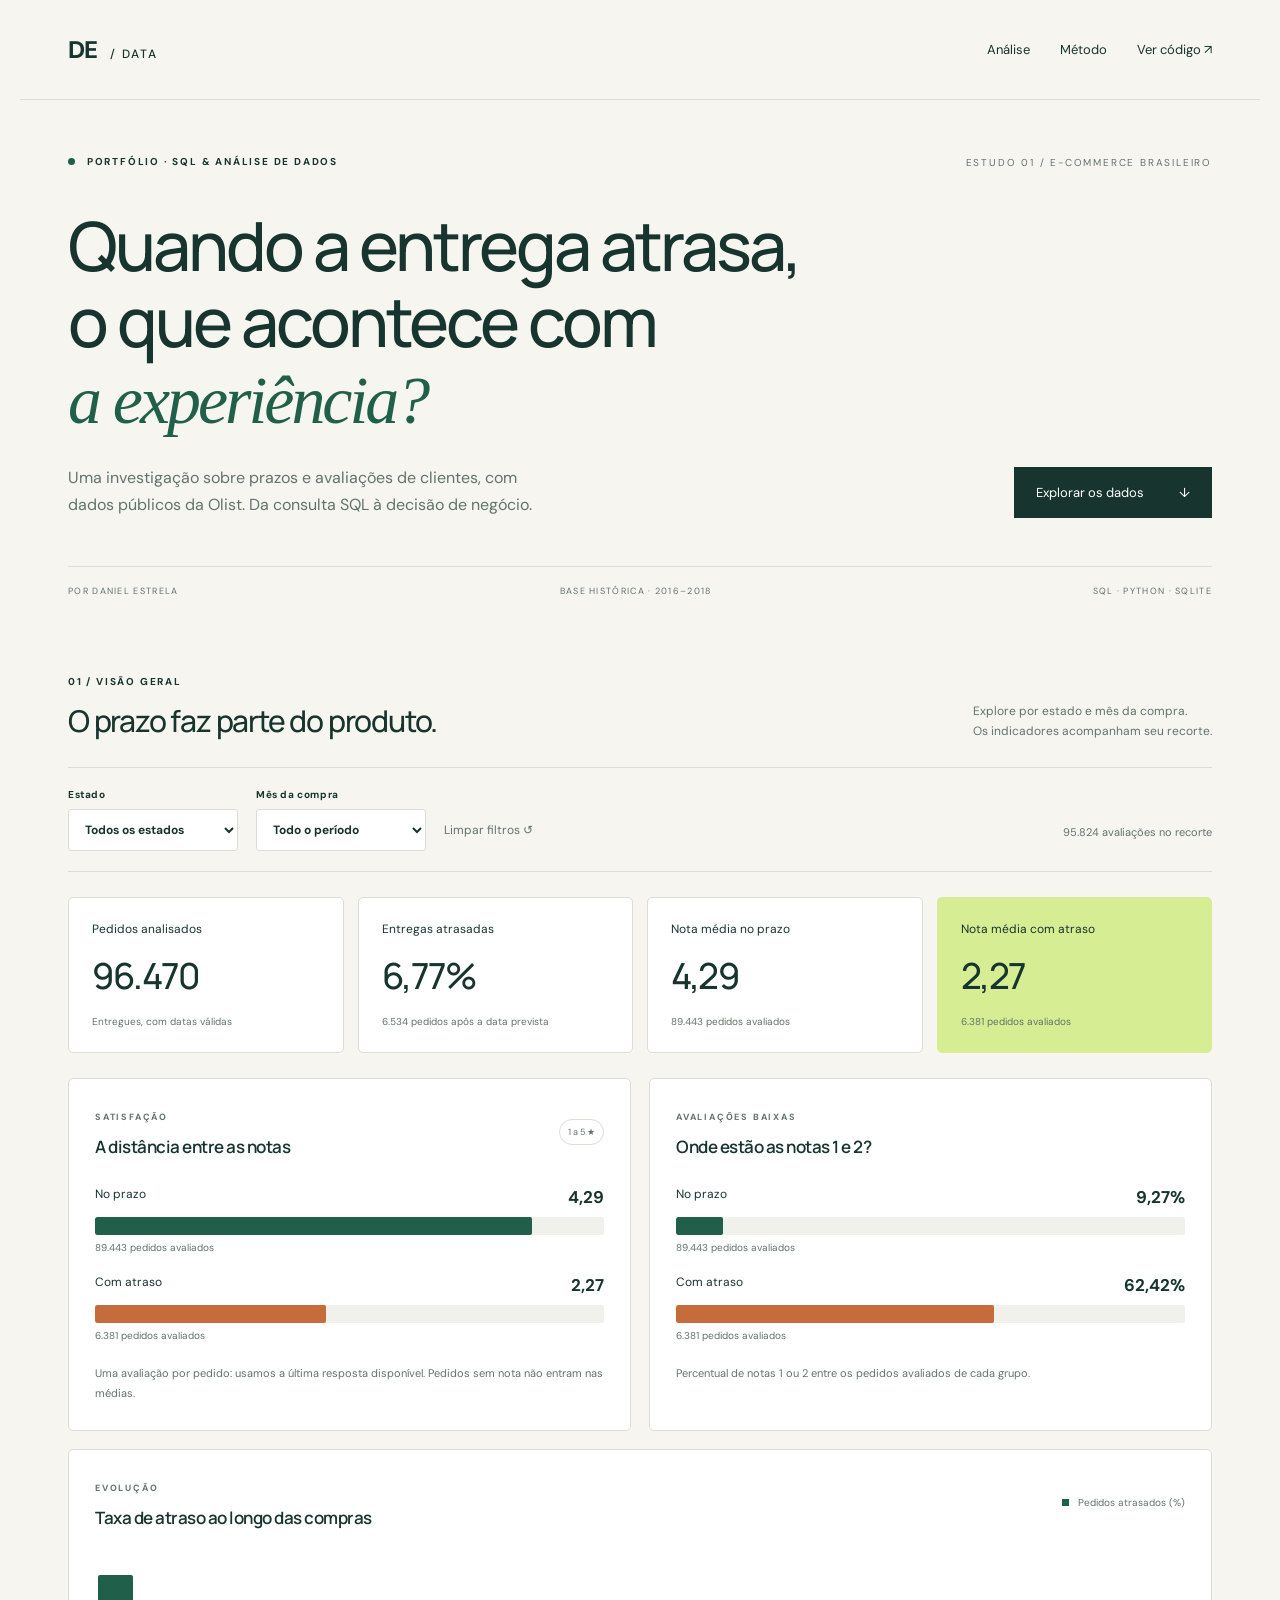
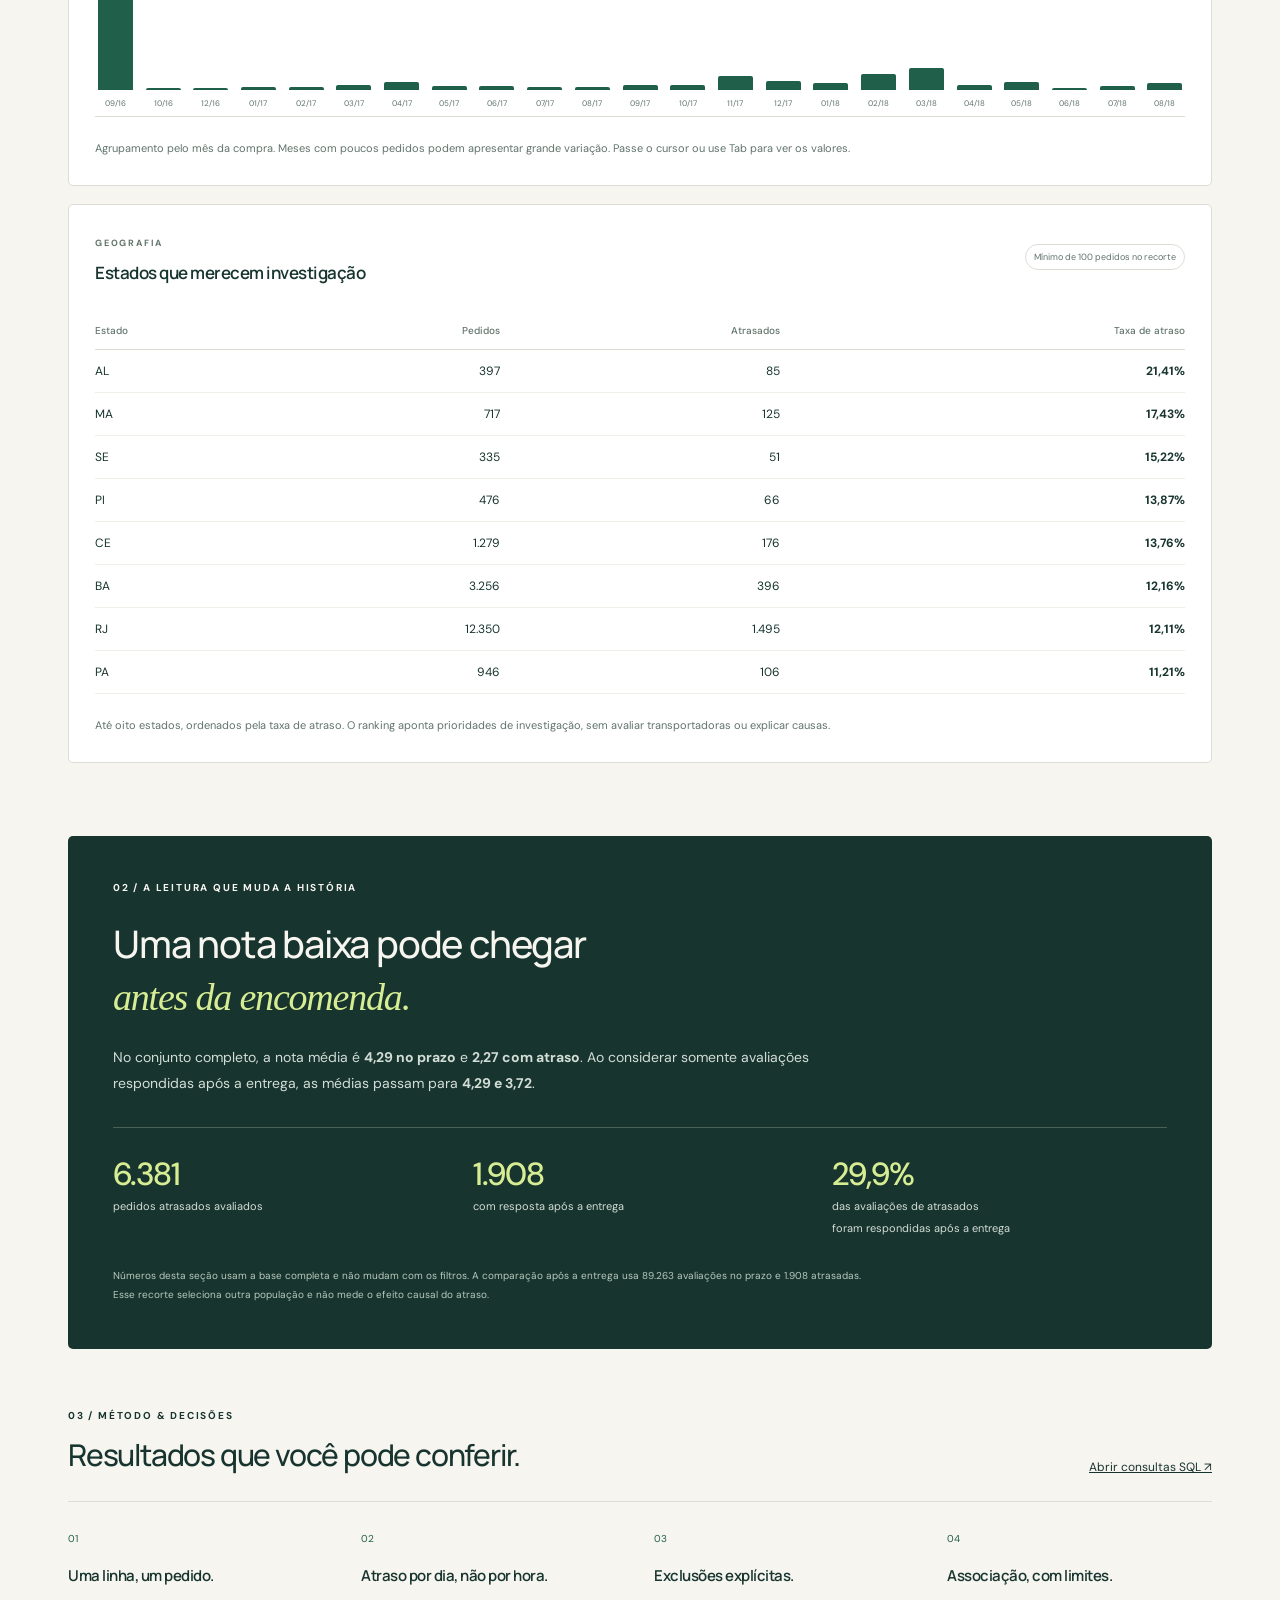
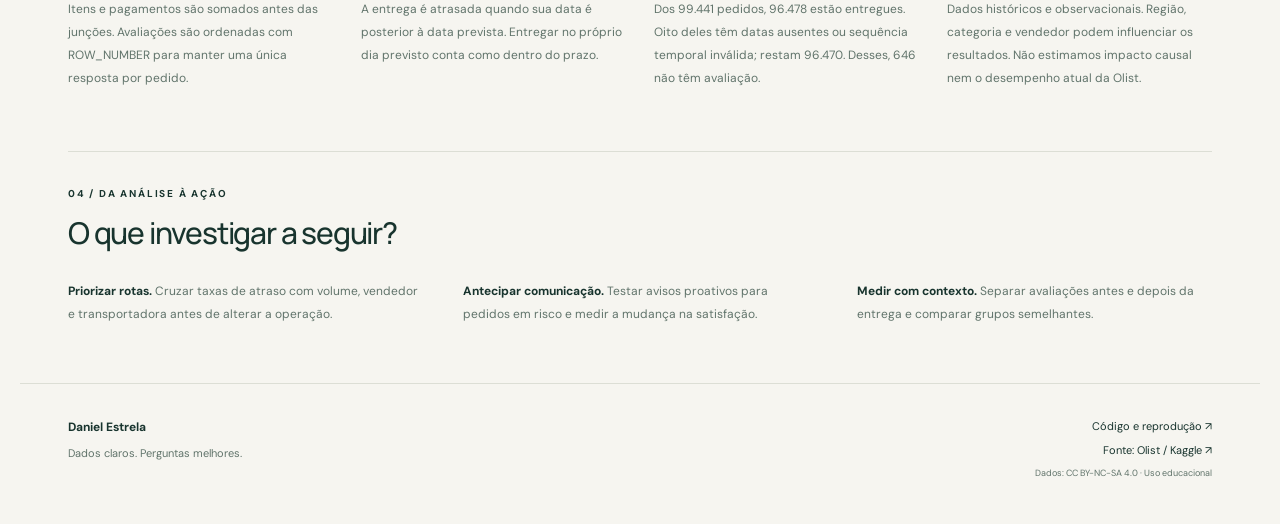
==== docs/index.html @ 0bc952da "Adiciona análise SQL reproduzível da Olist e painel interativo" ====
<!doctype html>
<html lang="pt-BR">
<head>
<meta charset="utf-8"><meta name="viewport" content="width=device-width, initial-scale=1">
<meta name="description" content="Portfólio de Daniel Estrela: análise SQL de atrasos nas entregas e avaliações dos clientes na base pública Olist.">
<title>Entrega & experiência · Daniel Estrela</title>
<link rel="stylesheet" href="style.css"><script defer src="app.js"></script>
</head>
<body>
<header><a class="brand" href="#">DE<span> / DATA</span></a><nav aria-label="Principal"><a href="#analise">Análise</a><a href="#metodo">Método</a><a href="https://github.com/danielestrela-dev/ecommerce-sql-olist">Ver código ↗</a></nav></header>
<main>
<section class="hero"><div class="eyebrow"><span class="dot"></span> PORTFÓLIO · SQL & ANÁLISE DE DADOS</div><p class="edition">ESTUDO 01 / E-COMMERCE BRASILEIRO</p><h1>Quando a entrega atrasa,<br>o que acontece com<br><em>a experiência?</em></h1><div class="intro"><p>Uma investigação sobre prazos e avaliações de clientes, com dados públicos da Olist. Da consulta SQL à decisão de negócio.</p><a class="button" href="#analise">Explorar os dados <span>↓</span></a></div><div class="hero-footer"><span>POR DANIEL ESTRELA</span><span>BASE HISTÓRICA · 2016–2018</span><span>SQL · PYTHON · SQLITE</span></div></section>
<section id="analise" class="analysis"><div class="section-heading"><div><div class="eyebrow">01 / VISÃO GERAL</div><h2>O prazo faz parte do produto.</h2></div><p>Explore por estado e mês da compra.<br>Os indicadores acompanham seu recorte.</p></div>
<div class="filters"><label>Estado<select id="state"><option value="">Todos os estados</option></select></label><label>Mês da compra<select id="month"><option value="">Todo o período</option></select></label><button id="reset" type="button">Limpar filtros ↺</button><span id="scope">Carregando dados…</span></div>
<p id="error" role="alert" hidden>Não foi possível carregar os dados. Atualize a página ou consulte os resultados no repositório.</p>
<div class="metrics" aria-live="polite"><article><span>Pedidos analisados</span><strong id="orders">—</strong><small>Entregues, com datas válidas</small></article><article><span>Entregas atrasadas</span><strong id="late">—</strong><small id="late-detail">Após a data prevista</small></article><article><span>Nota média no prazo</span><strong id="on-score">—</strong><small id="on-detail">Escala de 1 a 5</small></article><article class="accent"><span>Nota média com atraso</span><strong id="late-score">—</strong><small id="review-detail">Escala de 1 a 5</small></article></div>
<div class="charts"><article class="panel"><div class="panel-title"><div><span class="eyebrow">SATISFAÇÃO</span><h3>A distância entre as notas</h3></div><span class="pill">1 a 5 ★</span></div><div id="score-chart" class="score-chart" aria-live="polite"></div><p class="caption">Uma avaliação por pedido: usamos a última resposta disponível. Pedidos sem nota não entram nas médias.</p></article><article class="panel"><div class="panel-title"><div><span class="eyebrow">AVALIAÇÕES BAIXAS</span><h3>Onde estão as notas 1 e 2?</h3></div></div><div id="low-chart" class="score-chart" aria-live="polite"></div><p class="caption">Percentual de notas 1 ou 2 entre os pedidos avaliados de cada grupo.</p></article></div>
<article class="panel trend"><div class="panel-title"><div><span class="eyebrow">EVOLUÇÃO</span><h3>Taxa de atraso ao longo das compras</h3></div><span class="legend"><i></i> Pedidos atrasados (%)</span></div><div id="trend" class="trend-bars"></div><p class="caption">Agrupamento pelo mês da compra. Meses com poucos pedidos podem apresentar grande variação. Passe o cursor ou use Tab para ver os valores.</p></article>
<article class="panel"><div class="panel-title"><div><span class="eyebrow">GEOGRAFIA</span><h3>Estados que merecem investigação</h3></div><span class="pill">Mínimo de 100 pedidos no recorte</span></div><div class="table-wrap"><table><thead><tr><th>Estado</th><th>Pedidos</th><th>Atrasados</th><th>Taxa de atraso</th></tr></thead><tbody id="states-table"></tbody></table></div><p class="caption">Até oito estados, ordenados pela taxa de atraso. O ranking aponta prioridades de investigação, sem avaliar transportadoras ou explicar causas.</p></article>
</section>
<section class="finding"><div class="eyebrow">02 / A LEITURA QUE MUDA A HISTÓRIA</div><h2>Uma nota baixa pode chegar<br><em>antes da encomenda.</em></h2><p>No conjunto completo, a nota média é <b>4,29 no prazo</b> e <b>2,27 com atraso</b>. Ao considerar somente avaliações respondidas após a entrega, as médias passam para <b>4,29 e 3,72</b>.</p><div class="finding-grid"><div><strong>6.381</strong><span>pedidos atrasados avaliados</span></div><div><strong>1.908</strong><span>com resposta após a entrega</span></div><div><strong>29,9%</strong><span>das avaliações de atrasados<br>foram respondidas após a entrega</span></div></div><p class="caption">Números desta seção usam a base completa e não mudam com os filtros. A comparação após a entrega usa 89.263 avaliações no prazo e 1.908 atrasadas. Esse recorte seleciona outra população e não mede o efeito causal do atraso.</p></section>
<section class="method" id="metodo"><div class="section-heading"><div><div class="eyebrow">03 / MÉTODO & DECISÕES</div><h2>Resultados que você pode conferir.</h2></div><a class="text-link" href="https://github.com/danielestrela-dev/ecommerce-sql-olist/tree/main/sql">Abrir consultas SQL ↗</a></div><div class="method-grid"><article><span>01</span><h3>Uma linha, um pedido.</h3><p>Itens e pagamentos são somados antes das junções. Avaliações são ordenadas com ROW_NUMBER para manter uma única resposta por pedido.</p></article><article><span>02</span><h3>Atraso por dia, não por hora.</h3><p>A entrega é atrasada quando sua data é posterior à data prevista. Entregar no próprio dia previsto conta como dentro do prazo.</p></article><article><span>03</span><h3>Exclusões explícitas.</h3><p>Dos 99.441 pedidos, 96.478 estão entregues. Oito deles têm datas ausentes ou sequência temporal inválida; restam 96.470. Desses, 646 não têm avaliação.</p></article><article><span>04</span><h3>Associação, com limites.</h3><p>Dados históricos e observacionais. Região, categoria e vendedor podem influenciar os resultados. Não estimamos impacto causal nem o desempenho atual da Olist.</p></article></div></section>
<section class="next"><div class="eyebrow">04 / DA ANÁLISE À AÇÃO</div><h2>O que investigar a seguir?</h2><div class="next-grid"><p><b>Priorizar rotas.</b> Cruzar taxas de atraso com volume, vendedor e transportadora antes de alterar a operação.</p><p><b>Antecipar comunicação.</b> Testar avisos proativos para pedidos em risco e medir a mudança na satisfação.</p><p><b>Medir com contexto.</b> Separar avaliações antes e depois da entrega e comparar grupos semelhantes.</p></div></section>
</main>
<footer><div><b>Daniel Estrela</b><p>Dados claros. Perguntas melhores.</p></div><div><a href="https://github.com/danielestrela-dev/ecommerce-sql-olist">Código e reprodução ↗</a><a href="https://www.kaggle.com/datasets/olistbr/brazilian-ecommerce">Fonte: Olist / Kaggle ↗</a><span>Dados: CC BY-NC-SA 4.0 · Uso educacional</span></div></footer>
<noscript><p>Ative JavaScript para explorar os filtros. As conclusões e o método continuam disponíveis nesta página.</p></noscript>
</body></html>
---- docs/style.css ----
@import url('https://fonts.googleapis.com/css2?family=DM+Sans:wght@400;500;600;700&family=Manrope:wght@400;500;600;700;800&display=swap');
:root{--bg:#f6f5f0;--ink:#18342e;--muted:#61746b;--green:#205f49;--lime:#d7ed93;--line:#dcded5;--orange:#c66b3c}*{box-sizing:border-box}html{scroll-behavior:smooth;scroll-padding-top:24px}body{margin:0;background:var(--bg);color:var(--ink);font:15px 'DM Sans',Arial,sans-serif}a{color:inherit;text-decoration:none}a:hover{text-decoration:underline}button,select{font:inherit}button,a,select{touch-action:manipulation}a:focus-visible,button:focus-visible,select:focus-visible,[tabindex]:focus-visible{outline:3px solid #bb6333;outline-offset:5px}header,main,footer{max-width:1240px;margin:auto}header{height:100px;display:flex;align-items:center;justify-content:space-between;padding:0 48px;border-bottom:1px solid var(--line)}.brand{font-weight:800;font-size:24px;letter-spacing:-1px}.brand span{font-size:12px;letter-spacing:2px;font-weight:500;margin-left:8px}nav{display:flex;gap:30px;font-size:13px}main{padding:0 48px}.hero{padding:55px 0 0}.eyebrow{font-size:10px;letter-spacing:1.8px;font-weight:700}.dot{display:inline-block;background:var(--green);width:7px;height:7px;border-radius:50%;margin-right:8px}.edition{font-size:10px;letter-spacing:1.8px;text-align:right;color:var(--muted);margin-top:-12px}h1,h2,h3{font-family:Manrope,Arial,sans-serif}h1{font-size:clamp(40px,5.3vw,68px);letter-spacing:-3px;line-height:1.12;font-weight:500;margin:38px 0 25px}em{font-family:Georgia,serif;font-weight:400;color:var(--green)}.intro{display:flex;justify-content:space-between;align-items:end;gap:24px}.intro p{max-width:470px;font-size:16px;line-height:1.7;color:var(--muted);margin:0}.button{background:var(--ink);color:white;padding:17px 22px;font-size:13px;min-width:195px;display:flex;justify-content:space-between;gap:35px}.hero-footer{display:flex;justify-content:space-between;border-top:1px solid var(--line);margin-top:48px;padding:18px 0;font-size:9px;letter-spacing:1.3px;color:var(--muted)}.analysis{padding:60px 0 50px}.section-heading{display:flex;justify-content:space-between;align-items:end;gap:24px;margin-bottom:26px}h2{font-size:30px;letter-spacing:-1.2px;font-weight:500;margin:12px 0 0}.section-heading p{font-size:12px;color:var(--muted);line-height:1.7;margin:0}.filters{display:flex;gap:18px;align-items:end;padding:20px 0;border-top:1px solid var(--line);border-bottom:1px solid var(--line);margin-bottom:22px}.filters label{display:flex;flex-direction:column;gap:8px;font-size:10px;font-weight:700;letter-spacing:.6px}.filters select{border:1px solid var(--line);background:white;padding:11px 35px 11px 12px;color:var(--ink);font-size:12px;border-radius:3px;min-width:170px}.filters button{background:transparent;border:0;color:var(--muted);font-size:12px;padding:13px 0;cursor:pointer}.filters>span{margin-left:auto;color:var(--muted);font-size:11px;padding-bottom:12px}.metrics{display:grid;grid-template-columns:repeat(4,1fr);gap:14px;margin:25px 0}.metrics article{padding:23px;background:#fff;border:1px solid var(--line);border-radius:5px;display:flex;flex-direction:column;gap:14px}.metrics span{font-size:12px}.metrics strong{font-family:Manrope,sans-serif;font-size:36px;font-weight:500;letter-spacing:-1.5px}.metrics small{color:var(--muted);font-size:10px;line-height:1.5}.metrics .accent{background:var(--lime);border-color:var(--lime)}.charts{display:grid;grid-template-columns:1fr 1fr;gap:18px}.panel{border:1px solid var(--line);background:#fff;padding:26px;border-radius:5px;margin-bottom:18px}.panel-title{display:flex;justify-content:space-between;gap:14px;align-items:center;margin-bottom:28px}.panel .eyebrow{font-size:9px;color:var(--muted)}h3{font-size:17px;font-weight:600;letter-spacing:-.5px;margin:10px 0 0}.pill{font-size:9px;color:var(--muted);border:1px solid var(--line);padding:6px 8px;border-radius:20px}.caption{font-size:11px;line-height:1.8;color:var(--muted);margin:22px 0 0}.score-row{margin:20px 0}.score-label{display:flex;justify-content:space-between;font-size:12px;margin-bottom:9px}.score-label b{font-size:17px}.track{height:18px;background:#f0f1eb;border-radius:2px;overflow:hidden}.bar{height:100%;background:var(--green);border-radius:2px;transition:width .3s}.bar.orange{background:var(--orange)}.score-row small{display:block;font-size:10px;color:var(--muted);margin-top:6px}.legend{font-size:10px;color:var(--muted)}.legend i{display:inline-block;width:7px;height:7px;background:var(--green);margin-right:6px}.trend-bars{height:160px;display:flex;gap:7px;align-items:end;border-bottom:1px solid var(--line);padding-top:12px}.trend-col{flex:1;height:100%;display:flex;flex-direction:column;justify-content:end;align-items:center;min-width:0}.trend-bar{width:100%;max-width:35px;min-height:2px;background:var(--green);border-radius:2px 2px 0 0}.trend-col:hover .trend-bar,.trend-col:focus .trend-bar{background:var(--orange)}.trend-col span{font-size:8px;color:var(--muted);margin:8px 0;white-space:nowrap}.table-wrap{overflow:auto}table{border-collapse:collapse;width:100%;font-size:12px}th{text-align:right;color:var(--muted);font-size:10px;font-weight:500;padding:12px 0;border-bottom:1px solid var(--line)}td{padding:13px 0;border-bottom:1px solid #edf0e9;text-align:right}td:first-child,th:first-child{text-align:left}td:last-child{font-weight:700}.finding{background:var(--ink);color:var(--bg);padding:45px;margin:5px 0 60px;border-radius:5px}.finding h2{font-size:38px;margin:23px 0}.finding em{color:var(--lime)}.finding>p{max-width:750px;line-height:1.9;color:#d2ddd6;font-size:14px}.finding-grid{display:grid;grid-template-columns:repeat(3,1fr);gap:25px;border-top:1px solid #496057;padding-top:25px;margin-top:30px}.finding-grid strong{display:block;font-size:32px;letter-spacing:-1px;font-weight:500;color:var(--lime)}.finding-grid span{font-size:11px;line-height:1.8;color:#d2ddd6}.finding .caption{font-size:10px;color:#b7c9bd;margin-top:28px}.method{padding-bottom:50px}.text-link{font-size:12px;text-decoration:underline}.method-grid{display:grid;grid-template-columns:repeat(4,1fr);gap:28px;border-top:1px solid var(--line);padding-top:25px}.method-grid article>span{font-size:10px;color:var(--green)}.method-grid h3{font-size:15px;margin-top:18px}.method-grid p,.next-grid p{font-size:12px;line-height:1.9;color:var(--muted)}.next{padding:35px 0 45px;border-top:1px solid var(--line)}.next-grid{display:grid;grid-template-columns:repeat(3,1fr);gap:40px;margin-top:15px}.next-grid b{color:var(--ink)}footer{padding:35px 48px 45px;border-top:1px solid var(--line);display:flex;justify-content:space-between;font-size:12px}footer p{font-size:11px;color:var(--muted)}footer>div:last-child{display:flex;flex-direction:column;gap:10px;text-align:right;font-size:11px}footer span{font-size:9px;color:var(--muted)}#error{color:#a33} @media(max-width:800px){header{padding:0 24px;height:80px}main{padding:0 24px}nav{gap:15px;font-size:11px}.edition{display:none}h1{letter-spacing:-2px}.intro{align-items:start;flex-direction:column}.hero-footer{gap:14px;flex-wrap:wrap}.section-heading{align-items:start;flex-direction:column}.metrics{grid-template-columns:repeat(2,1fr)}.filters{flex-wrap:wrap}.filters>span{margin-left:0}.charts{grid-template-columns:1fr}.method-grid{grid-template-columns:repeat(2,1fr)}.finding{padding:30px}.finding h2{font-size:30px}.finding-grid{gap:15px}.finding-grid strong{font-size:25px}.next-grid{gap:20px}footer{padding:30px 24px}.trend-bars{gap:4px}.trend-col span{font-size:7px}}@media(max-width:480px){nav a:first-child{display:none}.hero{padding-top:35px}h1{font-size:39px}.hero-footer{font-size:8px}.metrics article{padding:18px}.metrics strong{font-size:29px}.filters select{min-width:145px}.panel{padding:20px}.finding-grid{grid-template-columns:1fr}.finding-grid>div{display:flex;align-items:center;gap:16px}.finding-grid strong{min-width:90px}.next-grid{grid-template-columns:1fr;gap:0}.method-grid{gap:22px}.pill{max-width:130px;line-height:1.5}footer{gap:25px;flex-direction:column}footer>div:last-child{text-align:left}.trend-col span{writing-mode:vertical-rl;height:30px}.trend-bars{height:180px}.legend{max-width:100px;line-height:1.6}}@media(prefers-reduced-motion:reduce){html{scroll-behavior:auto}.bar{transition:none}}
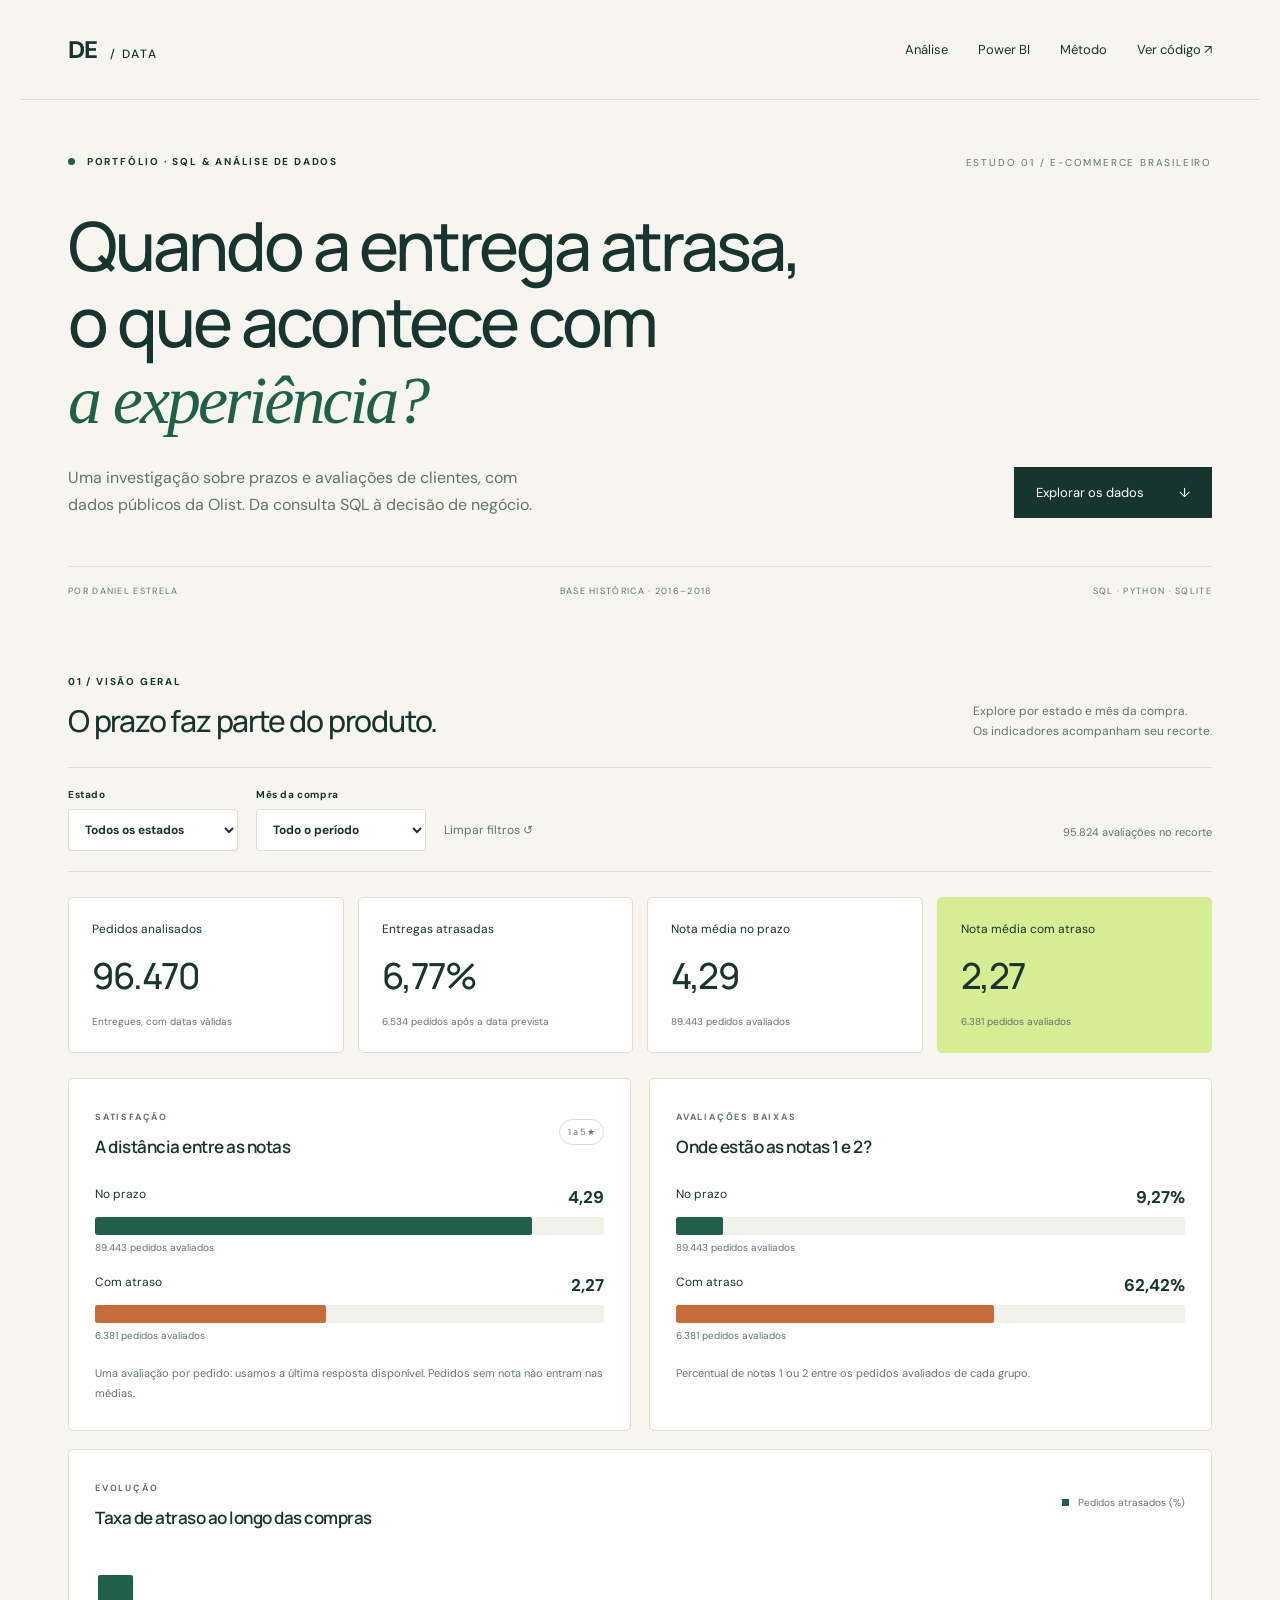
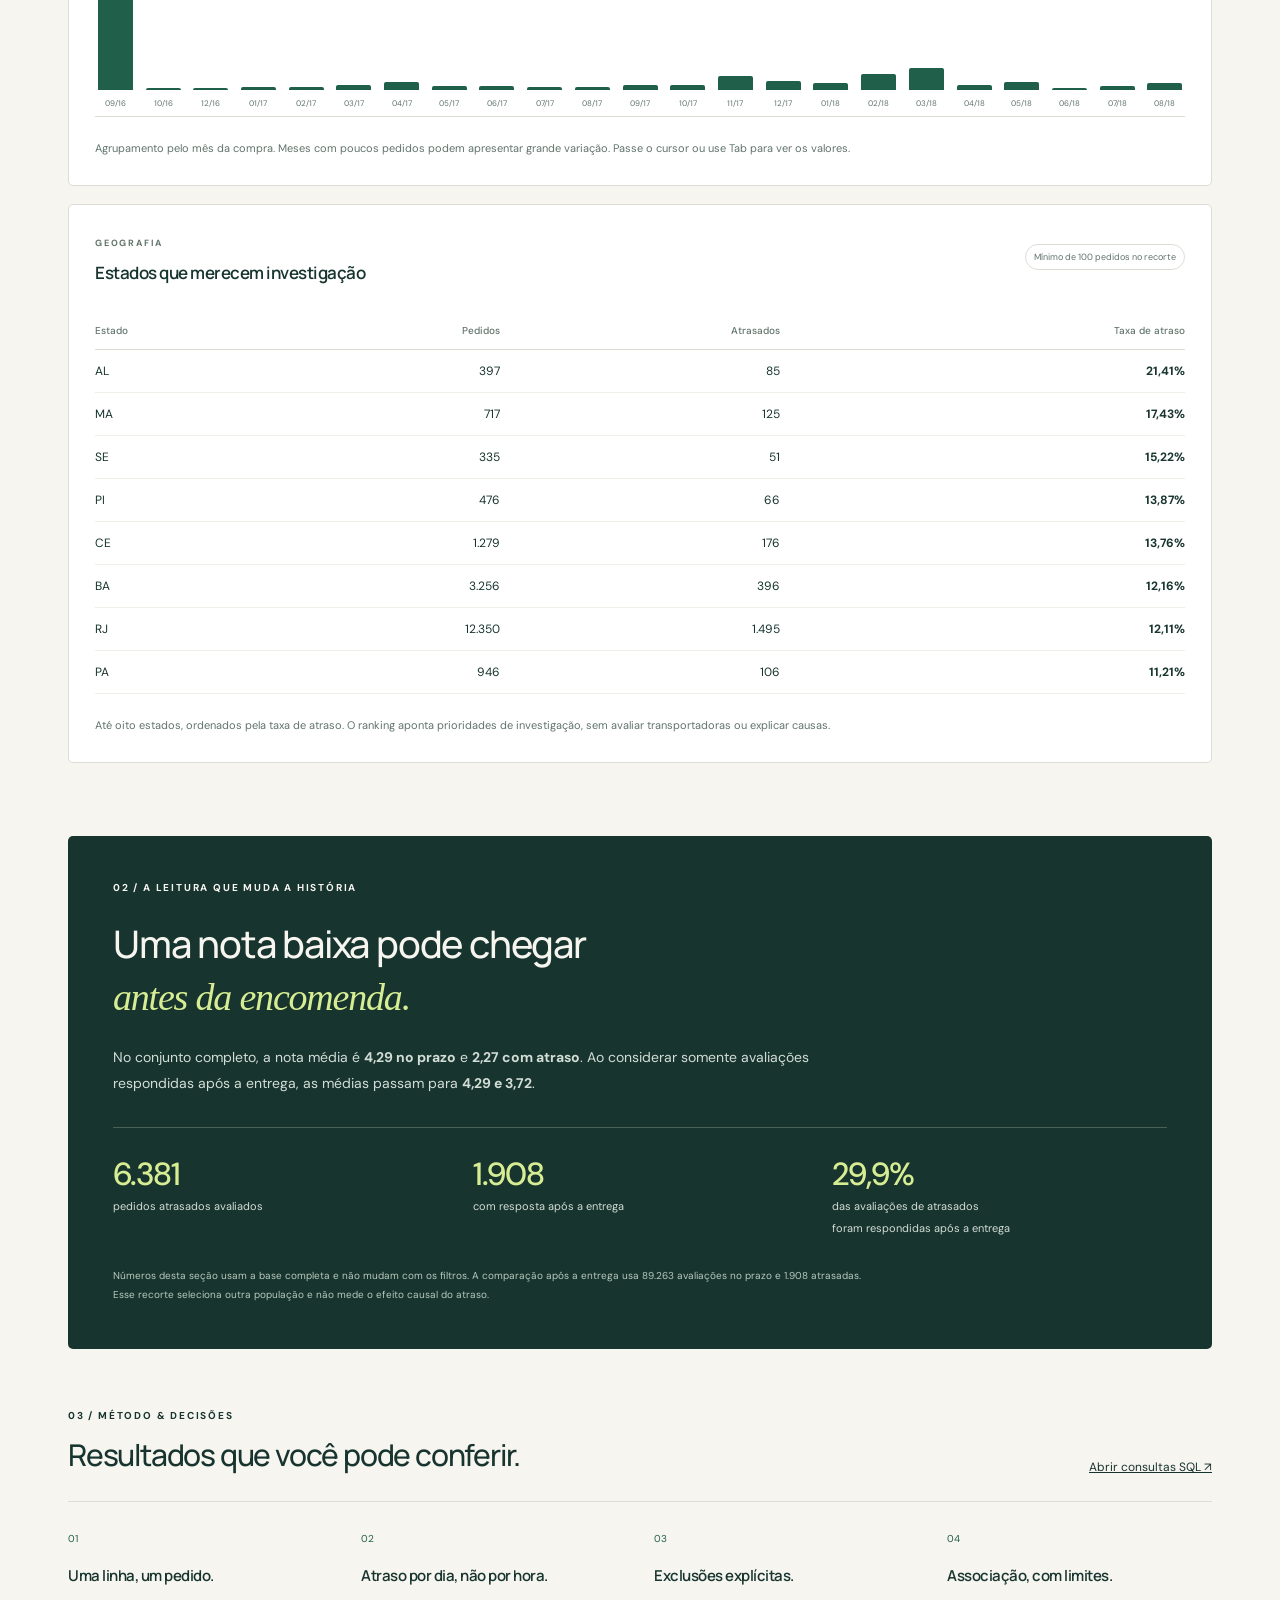
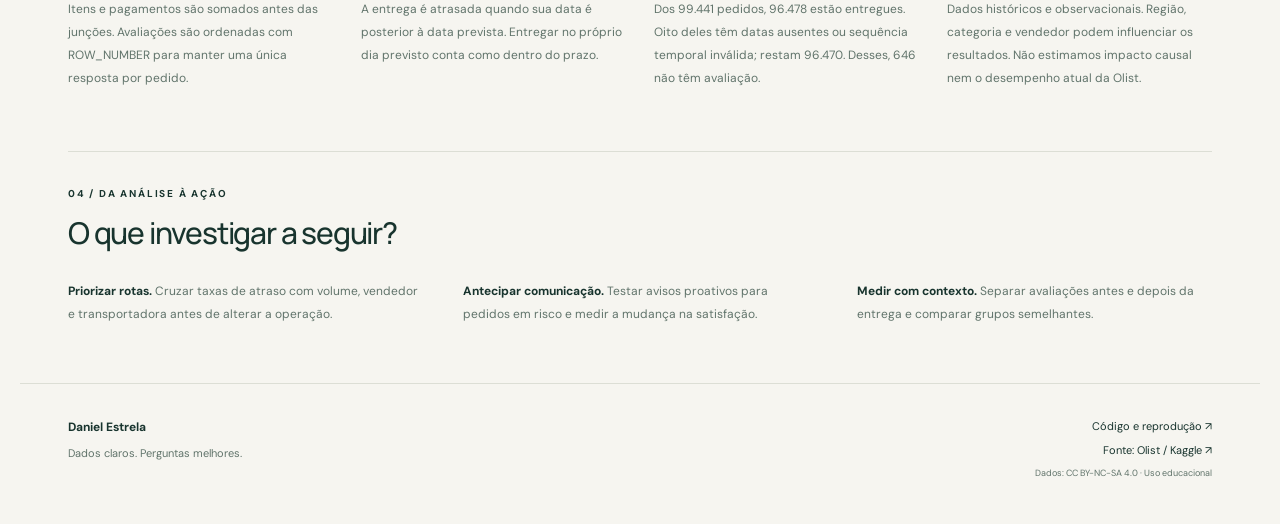
==== commit 5b5bc22b: "Adiciona dashboard Power BI comercial e logístico com DAX, PBIX e prévias" ====
--- a/docs/index.html
+++ b/docs/index.html
@@ -7,7 +7,7 @@
 <link rel="stylesheet" href="style.css"><script defer src="app.js"></script>
 </head>
 <body>
-<header><a class="brand" href="#">DE<span> / DATA</span></a><nav aria-label="Principal"><a href="#analise">Análise</a><a href="#metodo">Método</a><a href="https://github.com/danielestrela-dev/ecommerce-sql-olist">Ver código ↗</a></nav></header>
+<header><a class="brand" href="#">DE<span> / DATA</span></a><nav aria-label="Principal"><a href="#analise">Análise</a><a href="powerbi.html">Power BI</a><a href="#metodo">Método</a><a href="https://github.com/danielestrela-dev/ecommerce-sql-olist">Ver código ↗</a></nav></header>
 <main>
 <section class="hero"><div class="eyebrow"><span class="dot"></span> PORTFÓLIO · SQL & ANÁLISE DE DADOS</div><p class="edition">ESTUDO 01 / E-COMMERCE BRASILEIRO</p><h1>Quando a entrega atrasa,<br>o que acontece com<br><em>a experiência?</em></h1><div class="intro"><p>Uma investigação sobre prazos e avaliações de clientes, com dados públicos da Olist. Da consulta SQL à decisão de negócio.</p><a class="button" href="#analise">Explorar os dados <span>↓</span></a></div><div class="hero-footer"><span>POR DANIEL ESTRELA</span><span>BASE HISTÓRICA · 2016–2018</span><span>SQL · PYTHON · SQLITE</span></div></section>
 <section id="analise" class="analysis"><div class="section-heading"><div><div class="eyebrow">01 / VISÃO GERAL</div><h2>O prazo faz parte do produto.</h2></div><p>Explore por estado e mês da compra.<br>Os indicadores acompanham seu recorte.</p></div>
